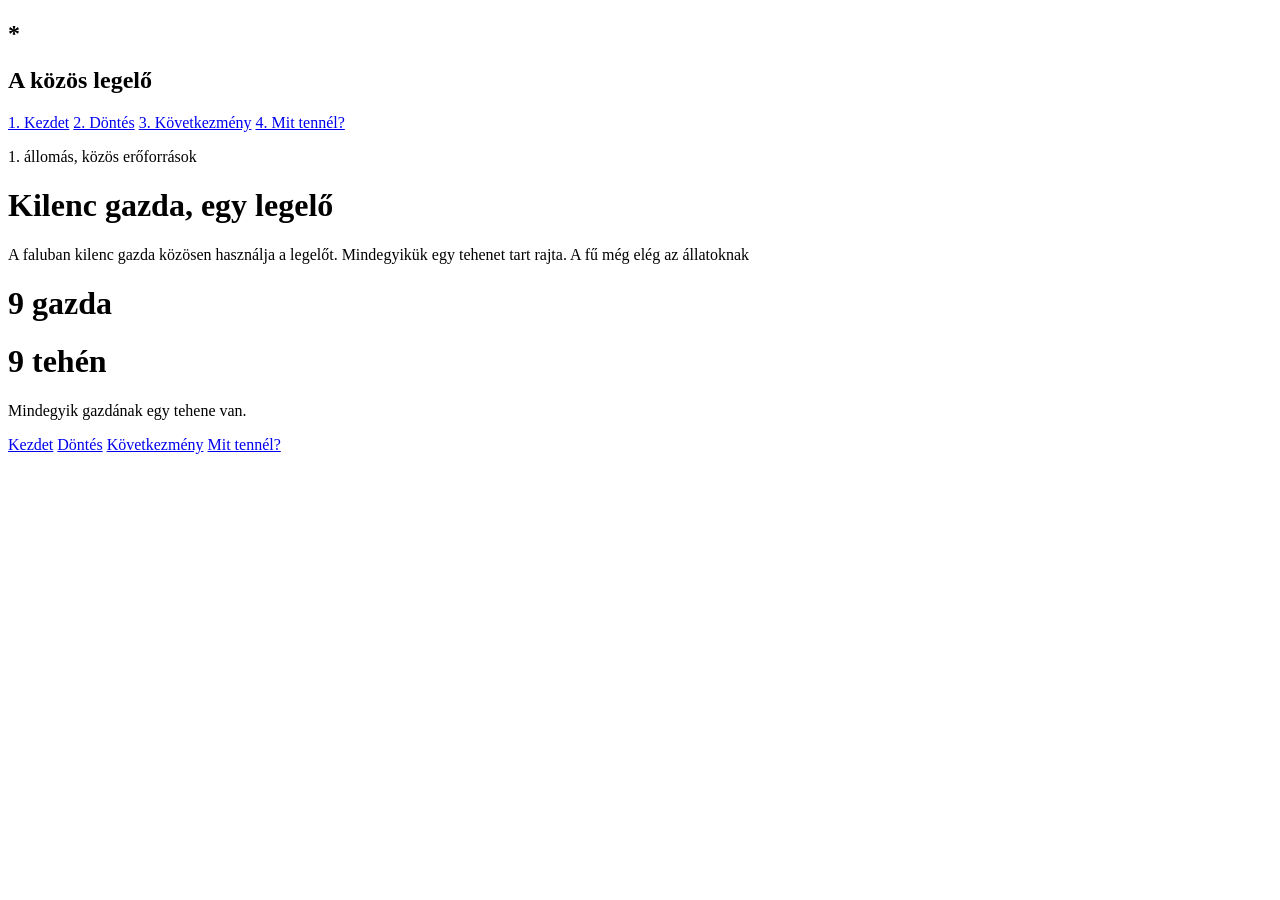
==== index.html @ 221efc7f "szveg felig kesz" ====
<!doctype html>
<html lang="hu">
  <head>
    <meta charset="UTF-8" />
    <meta name="viewport" content="width=device-width, initial-scale=1.0" />
    <title>Finta Károly</title>
    <link rel="stylesheet" href="style.css" />
  </head>
  <body>
    <main>
      <nav>
        <div>
          <h1 id="csillag">*</h1>
          <h2>A közös legelő</h2>
        </div>
        <div>
          <a href="index.html">1. Kezdet</a>
          <a href="dontes.html">2. Döntés</a>
          <a href="kovetkezmeny.html">3. Következmény</a>
          <a href="reflexio.html">4. Mit tennél?</a>
        </div>
      </nav>
      <header>
        <div>
          <p id="kicsiZold">1. állomás, közös erőforrások</p>
          <h1>Kilenc gazda, egy legelő</h1>
          <p>
            A faluban kilenc gazda közösen használja a legelőt. Mindegyikük egy
            tehenet tart rajta. A fű még elég az állatoknak
          </p>
        </div>
        <div>
          <h1 class="zoldh1">9 gazda</h1>
          <h1 class="zoldh1">9 tehén</h1>
          <p>Mindegyik gazdának egy tehene van.</p>
        </div>
      </header>
      <nav>
        <a href="index.html" class="masikLinkek">Kezdet</a>
        <a href="dontes.html" class="masikLinkek">Döntés</a>
        <a href="kovetkezmeny.html" class="masikLinkek">Következmény</a>
        <a href="reflexio.html" class="masikLinkek">Mit tennél?</a>
      </nav>
      <section>
        <div></div>
        <div></div>
      </section>
      <footer></footer>
    </main>
  </body>
</html>
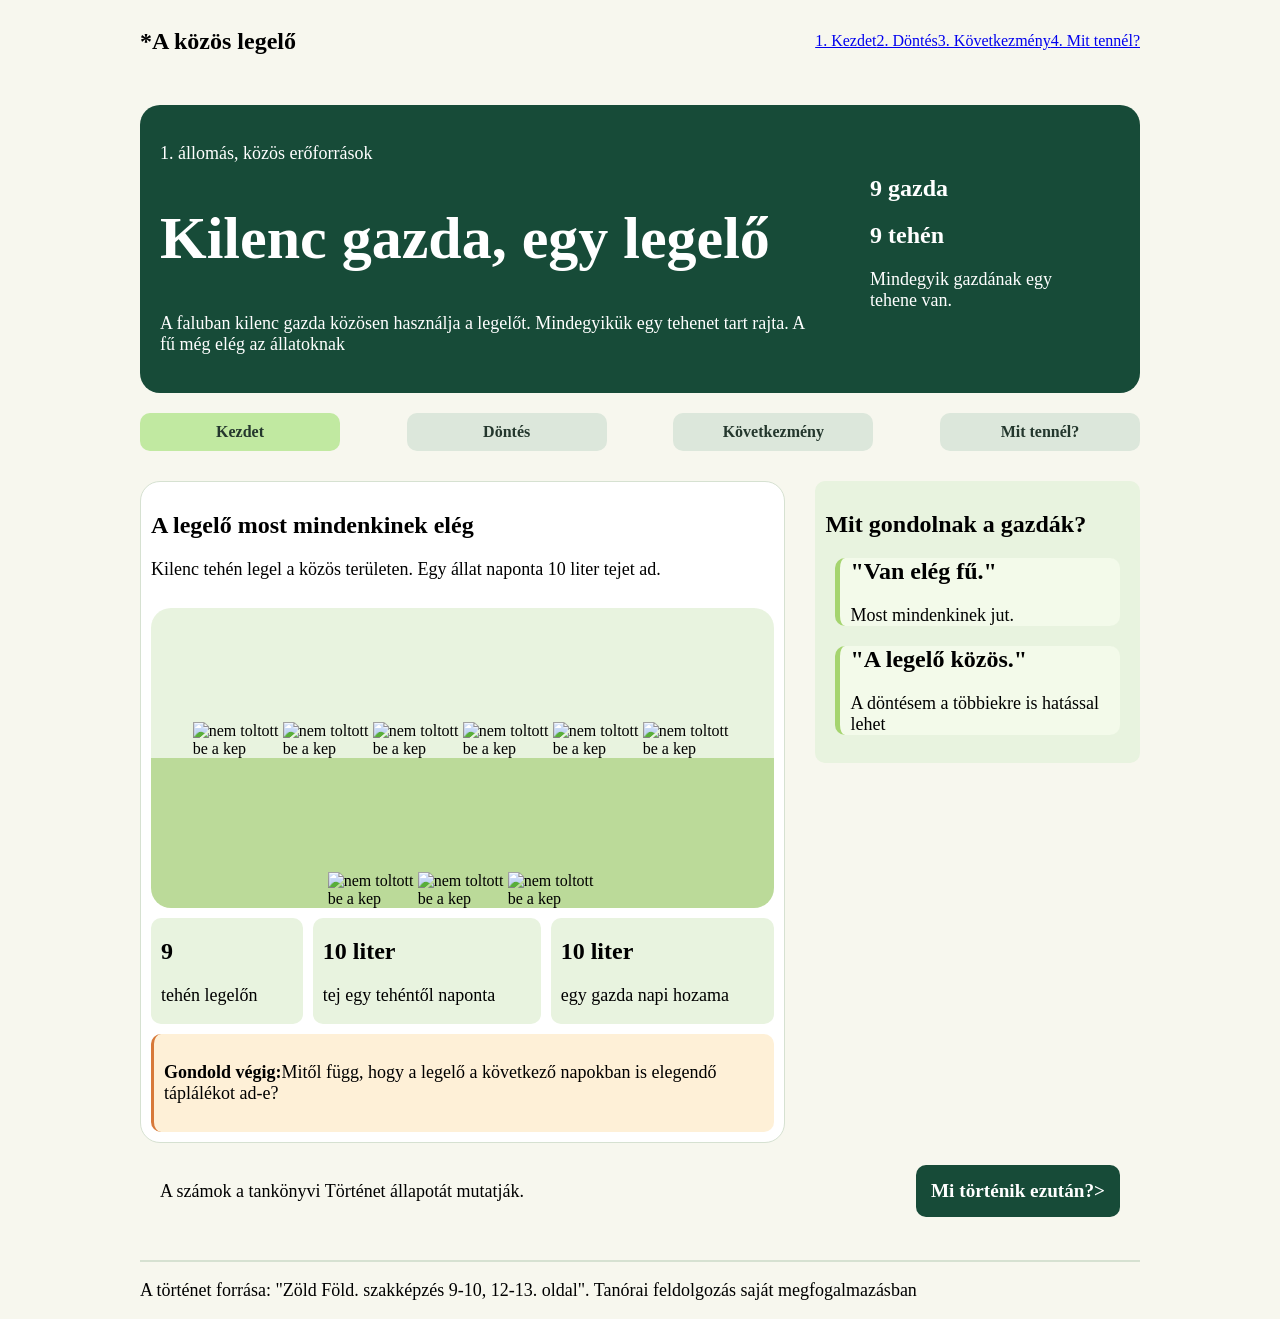
==== commit 969de6f9: "szoveg befejezve, header, nav javitas kell" ====
--- a/index.html
+++ b/index.html
@@ -10,7 +10,7 @@
     <main>
       <nav>
         <div>
-          <h1 id="csillag">*</h1>
+          <h2 id="csillag">*</h2>
           <h2>A közös legelő</h2>
         </div>
         <div>
@@ -21,7 +21,7 @@
         </div>
       </nav>
       <header>
-        <div>
+        <div id="focim">
           <p id="kicsiZold">1. állomás, közös erőforrások</p>
           <h1>Kilenc gazda, egy legelő</h1>
           <p>
@@ -29,23 +29,127 @@
             tehenet tart rajta. A fű még elég az állatoknak
           </p>
         </div>
-        <div>
-          <h1 class="zoldh1">9 gazda</h1>
-          <h1 class="zoldh1">9 tehén</h1>
-          <p>Mindegyik gazdának egy tehene van.</p>
+        <div id="focimMelleklet">
+          <div id="bekeretezett">
+            <h2 class="zoldh1">9 gazda</h2>
+            <h2 class="zoldh1">9 tehén</h2>
+            <p>Mindegyik gazdának egy tehene van.</p>
+          </div>
         </div>
       </header>
-      <nav>
-        <a href="index.html" class="masikLinkek">Kezdet</a>
-        <a href="dontes.html" class="masikLinkek">Döntés</a>
-        <a href="kovetkezmeny.html" class="masikLinkek">Következmény</a>
-        <a href="reflexio.html" class="masikLinkek">Mit tennél?</a>
+      <nav id="nav2">
+        <div class="nav2linkek" id="active">
+          <a href="./index.html" class="masikLinkek">Kezdet</a>
+        </div>
+        <div class="nav2linkek">
+          <a href="./dontes.html" class="masikLinkek">Döntés</a>
+        </div>
+        <div class="nav2linkek">
+          <a href="./kovetkezmeny.html" class="masikLinkek">Következmény</a>
+        </div>
+        <div class="nav2linkek">
+          <a href="./reflexio.html" class="masikLinkek">Mit tennél?</a>
+        </div>
       </nav>
       <section>
-        <div></div>
-        <div></div>
+        <div id="adatok">
+          <div id="sectionCim">
+            <h2>A legelő most mindenkinek elég</h2>
+            <p>
+              Kilenc tehén legel a közös területen. Egy állat naponta 10 liter
+              tejet ad.
+            </p>
+          </div>
+          <div id="tehenek">
+            <img
+              src="./assets/tehen.svg"
+              alt="nem toltott be a kep"
+              class="tehen"
+            />
+            <img
+              src="./assets/tehen.svg"
+              alt="nem toltott be a kep"
+              class="tehen"
+            />
+            <img
+              src="./assets/tehen.svg"
+              alt="nem toltott be a kep"
+              class="tehen"
+            />
+            <img
+              src="./assets/tehen.svg"
+              alt="nem toltott be a kep"
+              class="tehen"
+            />
+            <img
+              src="./assets/tehen.svg"
+              alt="nem toltott be a kep"
+              class="tehen"
+            />
+            <img
+              src="./assets/tehen.svg"
+              alt="nem toltott be a kep"
+              class="tehen"
+            />
+            <img
+              src="./assets/tehen.svg"
+              alt="nem toltott be a kep"
+              class="tehen"
+            />
+            <img
+              src="./assets/tehen.svg"
+              alt="nem toltott be a kep"
+              class="tehen"
+            />
+            <img
+              src="./assets/tehen.svg"
+              alt="nem toltott be a kep"
+              class="tehen"
+            />
+          </div>
+          <div class="hozzaSzolas">
+            <h2>9</h2>
+            <p>tehén legelőn</p>
+          </div>
+          <div class="hozzaSzolas">
+            <h2>10 liter</h2>
+            <p>tej egy tehéntől naponta</p>
+          </div>
+          <div class="hozzaSzolas">
+            <h2>10 liter</h2>
+            <p>egy gazda napi hozama</p>
+          </div>
+          <div id="figyelmeztetes">
+            <p>
+              <strong>Gondold végig:</strong>Mitől függ, hogy a legelő a
+              következő napokban is elegendő táplálékot ad-e?
+            </p>
+          </div>
+        </div>
+        <aside>
+          <div id="asideHatter">
+            <h2>Mit gondolnak a gazdák?</h2>
+            <div class="asideTartalom">
+              <h2>"Van elég fű."</h2>
+              <p>Most mindenkinek jut.</p>
+            </div>
+            <div class="asideTartalom">
+              <h2>"A legelő közös."</h2>
+              <p>A döntésem a többiekre is hatással lehet</p>
+            </div>
+          </div>
+        </aside>
       </section>
-      <footer></footer>
+      <div id="gondolat">
+        <p>A számok a tankönyvi Történet állapotát mutatják.</p>
+        <a href="./dontes.html">Mi történik ezután?></a>
+      </div>
+      <footer>
+        <p>
+          A történet forrása: "Zöld Föld. szakképzés 9-10, 12-13. oldal".
+          Tanórai feldolgozás saját megfogalmazásban
+        </p>
+      </footer>
     </main>
   </body>
 </html>
--- a/style.css
+++ b/style.css
@@ -0,0 +1,151 @@
+*{
+    box-sizing: border-box;
+}
+* p{
+    font-size: large;
+}
+body {
+    background-color: #f7f7ee;
+}
+main {
+    max-width: 1000px;
+    margin: auto;
+}
+
+nav {
+    display: flex;
+    justify-content: space-between;
+    align-items: center;
+    margin-bottom: 30px;
+}
+#nav2 {
+    justify-content: space-between;
+}
+#nav2 a{
+    text-decoration: none;
+    color: #24372d;
+    font-weight: bold;
+}
+.nav2linkek{
+    background-color: #dce7db;
+    padding: 10px;
+    min-width: 200px;
+    display: flex;
+    justify-content: center;
+    border-radius: 10px;
+}
+#active {
+    background-color: #c1e9a1;
+}
+nav div{
+    display: flex;
+    flex-direction: row;
+}
+
+header {
+    display: flex;
+    flex-direction: row;
+    background-color: #174b38;
+    margin-bottom: 20px;
+    color: white;
+    border-radius: 20px;
+    padding: 20px;
+}
+header h1{
+    font-size: 60px;
+}
+
+#bekeretezett{
+    margin: 50px;
+}
+#focimMelleklet {
+    flex: 0 0 300px;
+}
+#focim {
+    flex: 1 1 auto;
+
+}
+
+section {
+    display: flex;
+    flex-direction: row;
+    justify-content: space-between;
+    gap: 30px;
+}
+section img {
+    max-width: 90px;
+    
+}
+#adatok{
+    padding: 10px;
+    gap: 10px;
+    background-color: #fff;
+    border:solid #d6e1d1 1px;
+    border-radius: 20px;
+    flex: 1 1 700px;
+    display: flex;
+    flex-wrap: wrap;
+    justify-content: space-evenly;
+}
+#tehenek {
+    flex: 1 1 680px;
+    background: linear-gradient(to bottom, #e8f3df 50%, #bbda99 50%);
+    min-height: 300px;
+    border-radius: 20px;
+    display: flex;
+    flex-wrap: wrap;
+    align-items: flex-end;
+    justify-content: center;
+}
+#sectionCim{
+    flex: 1 1 auto;
+}
+.hozzaSzolas{
+    background-color: #e8f3df;
+    padding-inline: 10px;
+    border-radius: 10px;
+    flex: 1 1 auto;
+}
+#figyelmeztetes{
+    background-color: #f7b12f31;
+    padding: 10px;
+    border-radius: 10px;
+    flex: 1 1 auto;
+    border-left: solid #d77939 ;
+}
+aside{
+    flex: 1 1 auto;
+}
+#asideHatter{
+    background-color: #e8f3df;
+    padding: 10px;
+    border-radius: 10px;
+    
+}
+.asideTartalom{
+    background-color: #f3faea;
+    border-left: solid rgb(165, 212, 111) 5px;
+    border-radius: 10px;
+    padding-inline: 10px;
+    margin: 10px;
+}
+#gondolat {
+    flex: 0 0 1000px;
+    display: flex;
+    justify-content: space-between;
+    align-items: center;
+    padding: 20px;
+}
+#gondolat a{
+    text-decoration: none;
+    font-size: larger;
+    font-weight: bold;
+    color: white;
+    background-color: #174b38;
+    padding: 15px;
+    border-radius: 10px;
+}
+footer {
+    border-top: solid #d6e1d1 2px;
+    margin-top: 20px;
+}
